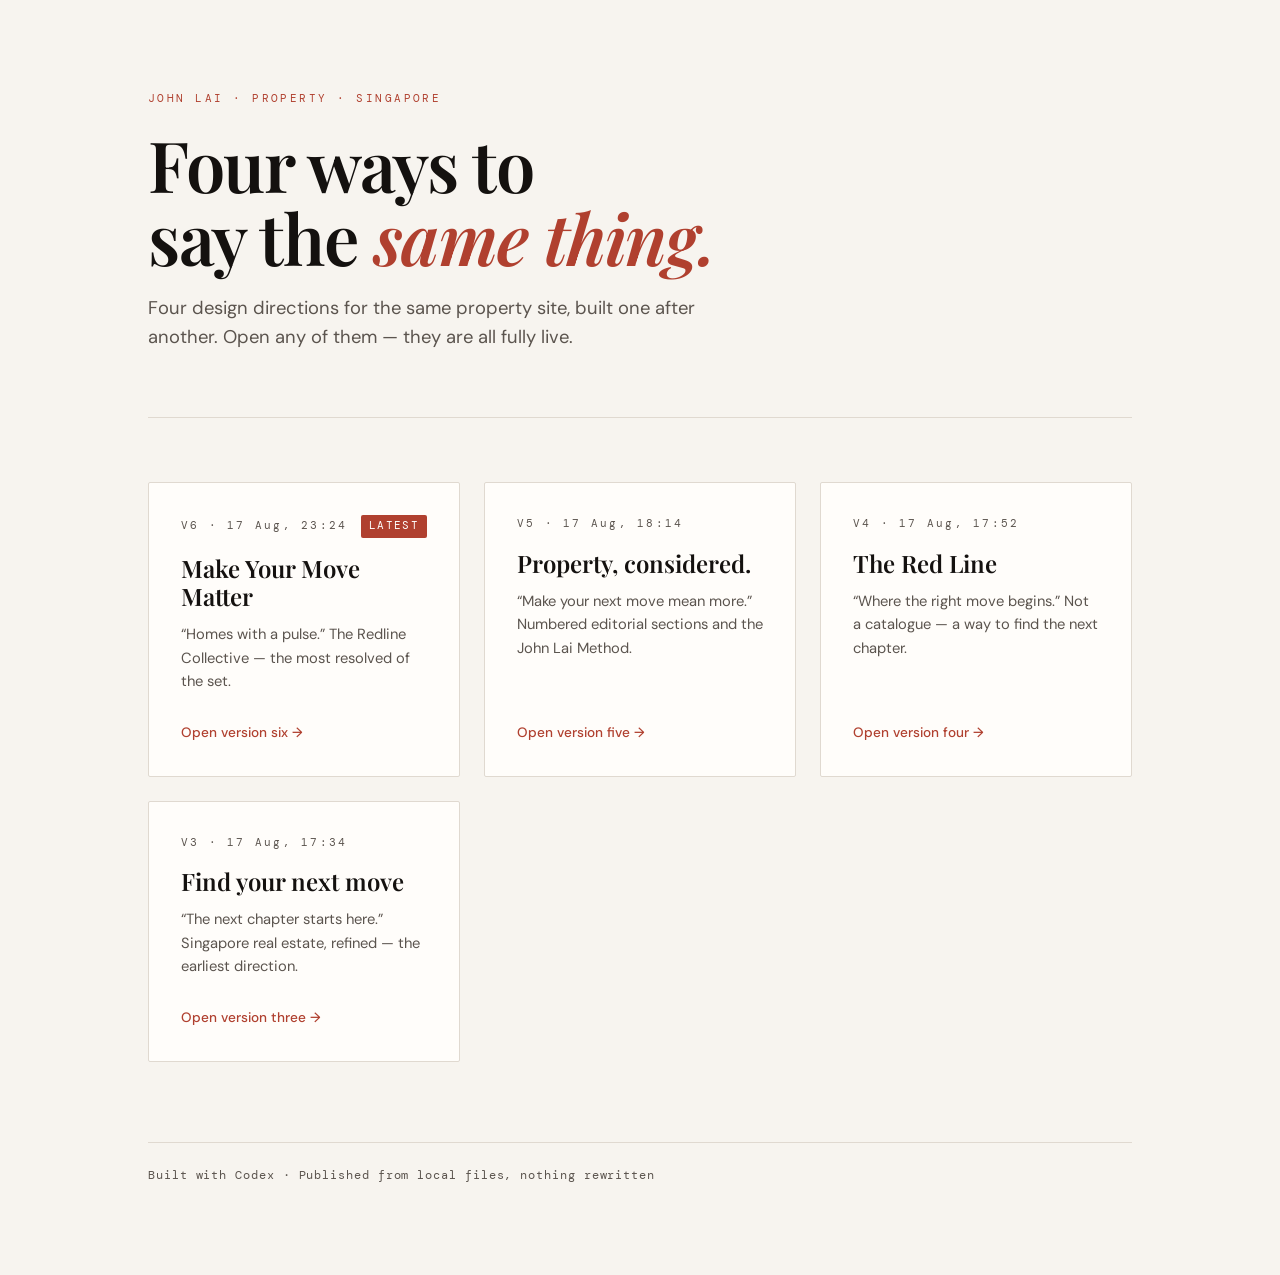
==== index.html @ a06d37da "Publish four John Lai property site directions (v3-v6) Four design directions generated with Codex o" ====
<!doctype html>
<html lang="en">
<head>
<meta charset="utf-8" />
<meta name="viewport" content="width=device-width, initial-scale=1" />
<title>John Lai Property — Four Directions</title>
<meta name="description" content="Four design directions for the John Lai property site." />
<link rel="preconnect" href="https://fonts.googleapis.com" />
<link rel="preconnect" href="https://fonts.gstatic.com" crossorigin />
<link href="https://fonts.googleapis.com/css2?family=DM+Mono:wght@400;500&family=DM+Sans:opsz,wght@9..40,400;9..40,500;9..40,700&family=Playfair+Display:ital,wght@0,600;0,700;1,600&display=swap" rel="stylesheet" />
<style>
  *,*::before,*::after{box-sizing:border-box}
  :root{
    --ink:#14110f; --ink-soft:#5b544e; --paper:#f7f4ef; --line:#e0d9d0;
    --card:#fffdfa; --accent:#b0402f;
  }
  html{-webkit-text-size-adjust:100%}
  body{
    margin:0; background:var(--paper); color:var(--ink);
    font-family:"DM Sans",system-ui,-apple-system,sans-serif;
    line-height:1.6; -webkit-font-smoothing:antialiased;
  }
  .wrap{max-width:1080px;margin:0 auto;padding:clamp(2.5rem,7vw,6rem) clamp(1.25rem,5vw,3rem)}
  .eyebrow{
    font-family:"DM Mono",ui-monospace,monospace; font-size:.7rem; letter-spacing:.22em;
    text-transform:uppercase; color:var(--accent); margin:0 0 1.25rem;
  }
  h1{
    font-family:"Playfair Display",Georgia,serif; font-weight:600;
    font-size:clamp(2.4rem,7vw,4.4rem); line-height:1.04; letter-spacing:-.02em; margin:0 0 1.25rem;
  }
  h1 em{font-style:italic; color:var(--accent)}
  .lede{font-size:clamp(1rem,2.2vw,1.15rem); color:var(--ink-soft); max-width:46ch; margin:0}
  .rule{height:1px;background:var(--line);margin:clamp(2.5rem,6vw,4rem) 0}
  .grid{display:grid;grid-template-columns:repeat(auto-fit,minmax(280px,1fr));gap:clamp(1rem,2.5vw,1.5rem)}
  .card{
    display:flex; flex-direction:column; gap:.75rem; position:relative;
    background:var(--card); border:1px solid var(--line); border-radius:2px;
    padding:clamp(1.5rem,3vw,2rem); text-decoration:none; color:inherit;
    transition:transform .25s ease, box-shadow .25s ease, border-color .25s ease;
  }
  .card:hover,.card:focus-visible{
    transform:translateY(-4px); border-color:var(--ink);
    box-shadow:0 14px 40px -18px rgba(20,17,15,.45); outline:none;
  }
  .card:focus-visible{outline:2px solid var(--accent);outline-offset:3px}
  .num{
    font-family:"DM Mono",monospace; font-size:.7rem; letter-spacing:.2em;
    color:var(--ink-soft); display:flex; justify-content:space-between; align-items:center;
  }
  .latest{background:var(--accent);color:#fff;padding:.15rem .5rem;border-radius:2px;letter-spacing:.12em}
  .card h2{font-family:"Playfair Display",Georgia,serif;font-weight:600;font-size:1.5rem;line-height:1.2;margin:.25rem 0 0}
  .card p{margin:0;color:var(--ink-soft);font-size:.92rem}
  .go{margin-top:auto;padding-top:1rem;font-size:.85rem;font-weight:500;color:var(--accent)}
  footer{
    margin-top:clamp(3rem,7vw,5rem); padding-top:1.5rem; border-top:1px solid var(--line);
    font-family:"DM Mono",monospace; font-size:.72rem; letter-spacing:.08em; color:var(--ink-soft);
  }
  @media (prefers-color-scheme:dark){
    :root{--ink:#f2ede6;--ink-soft:#a49b91;--paper:#141210;--line:#2e2925;--card:#1c1917;--accent:#e0705a}
  }
</style>
</head>
<body>
  <main class="wrap">
    <p class="eyebrow">John Lai · Property · Singapore</p>
    <h1>Four ways to<br />say the <em>same thing.</em></h1>
    <p class="lede">Four design directions for the same property site, built one after another. Open any of them — they are all fully live.</p>

    <div class="rule"></div>

    <div class="grid">
      <a class="card" href="v6/">
        <span class="num"><span>V6 · 17 Aug, 23:24</span><span class="latest">LATEST</span></span>
        <h2>Make Your Move Matter</h2>
        <p>“Homes with a pulse.” The Redline Collective — the most resolved of the set.</p>
        <span class="go">Open version six →</span>
      </a>
      <a class="card" href="v5/">
        <span class="num"><span>V5 · 17 Aug, 18:14</span></span>
        <h2>Property, considered.</h2>
        <p>“Make your next move mean more.” Numbered editorial sections and the John Lai Method.</p>
        <span class="go">Open version five →</span>
      </a>
      <a class="card" href="v4/">
        <span class="num"><span>V4 · 17 Aug, 17:52</span></span>
        <h2>The Red Line</h2>
        <p>“Where the right move begins.” Not a catalogue — a way to find the next chapter.</p>
        <span class="go">Open version four →</span>
      </a>
      <a class="card" href="v3/">
        <span class="num"><span>V3 · 17 Aug, 17:34</span></span>
        <h2>Find your next move</h2>
        <p>“The next chapter starts here.” Singapore real estate, refined — the earliest direction.</p>
        <span class="go">Open version three →</span>
      </a>
    </div>

    <footer>Built with Codex · Published from local files, nothing rewritten</footer>
  </main>
</body>
</html>
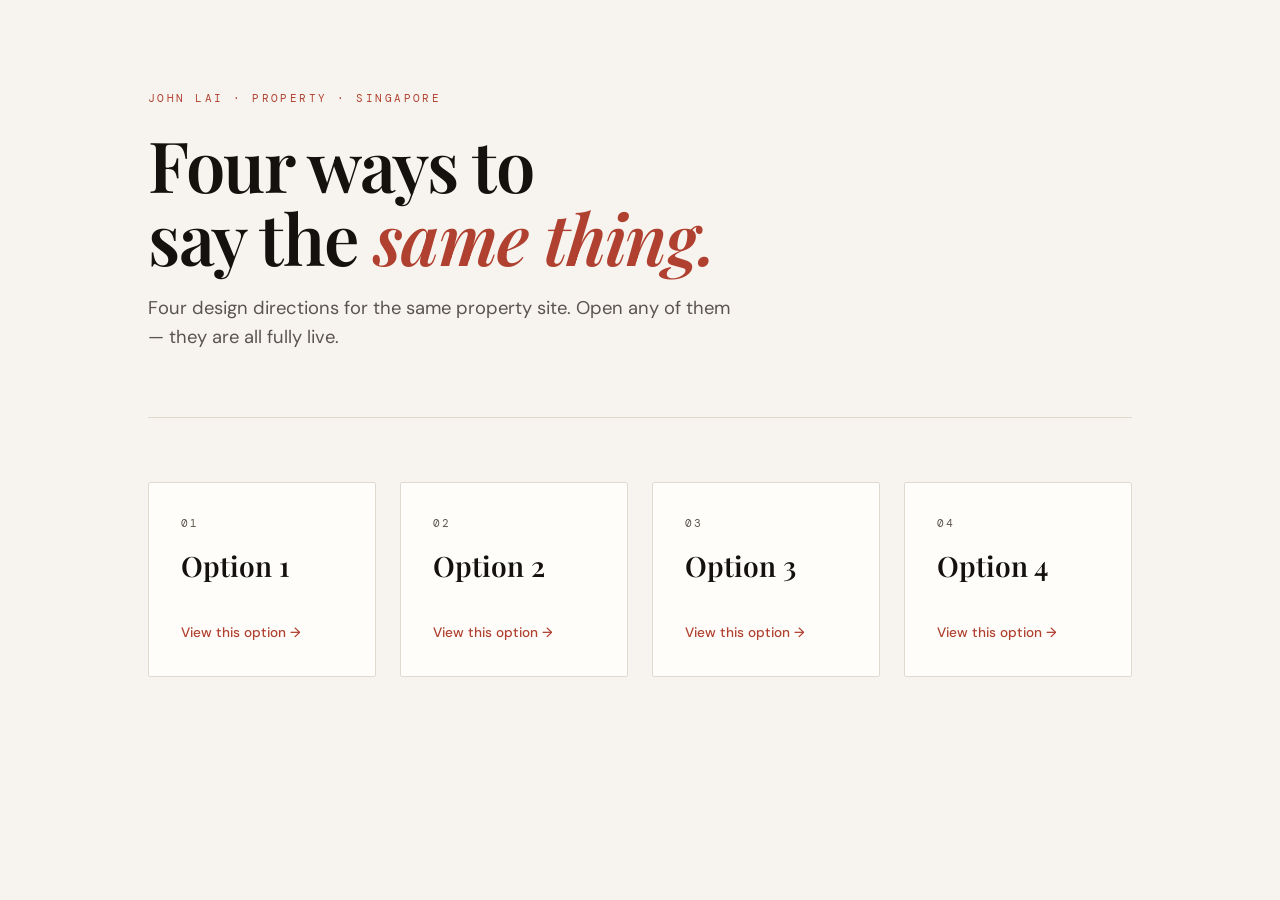
==== commit 05c77c08: "Label landing page choices as Option 1-4 Drop the timestamps, version names and LATEST badge so the " ====
--- a/index.html
+++ b/index.html
@@ -32,7 +32,7 @@
   h1 em{font-style:italic; color:var(--accent)}
   .lede{font-size:clamp(1rem,2.2vw,1.15rem); color:var(--ink-soft); max-width:46ch; margin:0}
   .rule{height:1px;background:var(--line);margin:clamp(2.5rem,6vw,4rem) 0}
-  .grid{display:grid;grid-template-columns:repeat(auto-fit,minmax(280px,1fr));gap:clamp(1rem,2.5vw,1.5rem)}
+  .grid{display:grid;grid-template-columns:repeat(auto-fit,minmax(210px,1fr));gap:clamp(1rem,2.5vw,1.5rem)}
   .card{
     display:flex; flex-direction:column; gap:.75rem; position:relative;
     background:var(--card); border:1px solid var(--line); border-radius:2px;
@@ -45,13 +45,10 @@
   }
   .card:focus-visible{outline:2px solid var(--accent);outline-offset:3px}
   .num{
-    font-family:"DM Mono",monospace; font-size:.7rem; letter-spacing:.2em;
-    color:var(--ink-soft); display:flex; justify-content:space-between; align-items:center;
+    font-family:"DM Mono",monospace; font-size:.7rem; letter-spacing:.2em; color:var(--ink-soft);
   }
-  .latest{background:var(--accent);color:#fff;padding:.15rem .5rem;border-radius:2px;letter-spacing:.12em}
-  .card h2{font-family:"Playfair Display",Georgia,serif;font-weight:600;font-size:1.5rem;line-height:1.2;margin:.25rem 0 0}
-  .card p{margin:0;color:var(--ink-soft);font-size:.92rem}
-  .go{margin-top:auto;padding-top:1rem;font-size:.85rem;font-weight:500;color:var(--accent)}
+  .card h2{font-family:"Playfair Display",Georgia,serif;font-weight:600;font-size:1.75rem;line-height:1.2;margin:.25rem 0 0}
+  .go{margin-top:auto;padding-top:1.75rem;font-size:.85rem;font-weight:500;color:var(--accent)}
   footer{
     margin-top:clamp(3rem,7vw,5rem); padding-top:1.5rem; border-top:1px solid var(--line);
     font-family:"DM Mono",monospace; font-size:.72rem; letter-spacing:.08em; color:var(--ink-soft);
@@ -65,38 +62,33 @@
   <main class="wrap">
     <p class="eyebrow">John Lai · Property · Singapore</p>
     <h1>Four ways to<br />say the <em>same thing.</em></h1>
-    <p class="lede">Four design directions for the same property site, built one after another. Open any of them — they are all fully live.</p>
+    <p class="lede">Four design directions for the same property site. Open any of them — they are all fully live.</p>
 
     <div class="rule"></div>
 
     <div class="grid">
       <a class="card" href="v6/">
-        <span class="num"><span>V6 · 17 Aug, 23:24</span><span class="latest">LATEST</span></span>
-        <h2>Make Your Move Matter</h2>
-        <p>“Homes with a pulse.” The Redline Collective — the most resolved of the set.</p>
-        <span class="go">Open version six →</span>
+        <span class="num">01</span>
+        <h2>Option 1</h2>
+        <span class="go">View this option &rarr;</span>
       </a>
       <a class="card" href="v5/">
-        <span class="num"><span>V5 · 17 Aug, 18:14</span></span>
-        <h2>Property, considered.</h2>
-        <p>“Make your next move mean more.” Numbered editorial sections and the John Lai Method.</p>
-        <span class="go">Open version five →</span>
+        <span class="num">02</span>
+        <h2>Option 2</h2>
+        <span class="go">View this option &rarr;</span>
       </a>
       <a class="card" href="v4/">
-        <span class="num"><span>V4 · 17 Aug, 17:52</span></span>
-        <h2>The Red Line</h2>
-        <p>“Where the right move begins.” Not a catalogue — a way to find the next chapter.</p>
-        <span class="go">Open version four →</span>
+        <span class="num">03</span>
+        <h2>Option 3</h2>
+        <span class="go">View this option &rarr;</span>
       </a>
       <a class="card" href="v3/">
-        <span class="num"><span>V3 · 17 Aug, 17:34</span></span>
-        <h2>Find your next move</h2>
-        <p>“The next chapter starts here.” Singapore real estate, refined — the earliest direction.</p>
-        <span class="go">Open version three →</span>
+        <span class="num">04</span>
+        <h2>Option 4</h2>
+        <span class="go">View this option &rarr;</span>
       </a>
     </div>
 
-    <footer>Built with Codex · Published from local files, nothing rewritten</footer>
   </main>
 </body>
 </html>
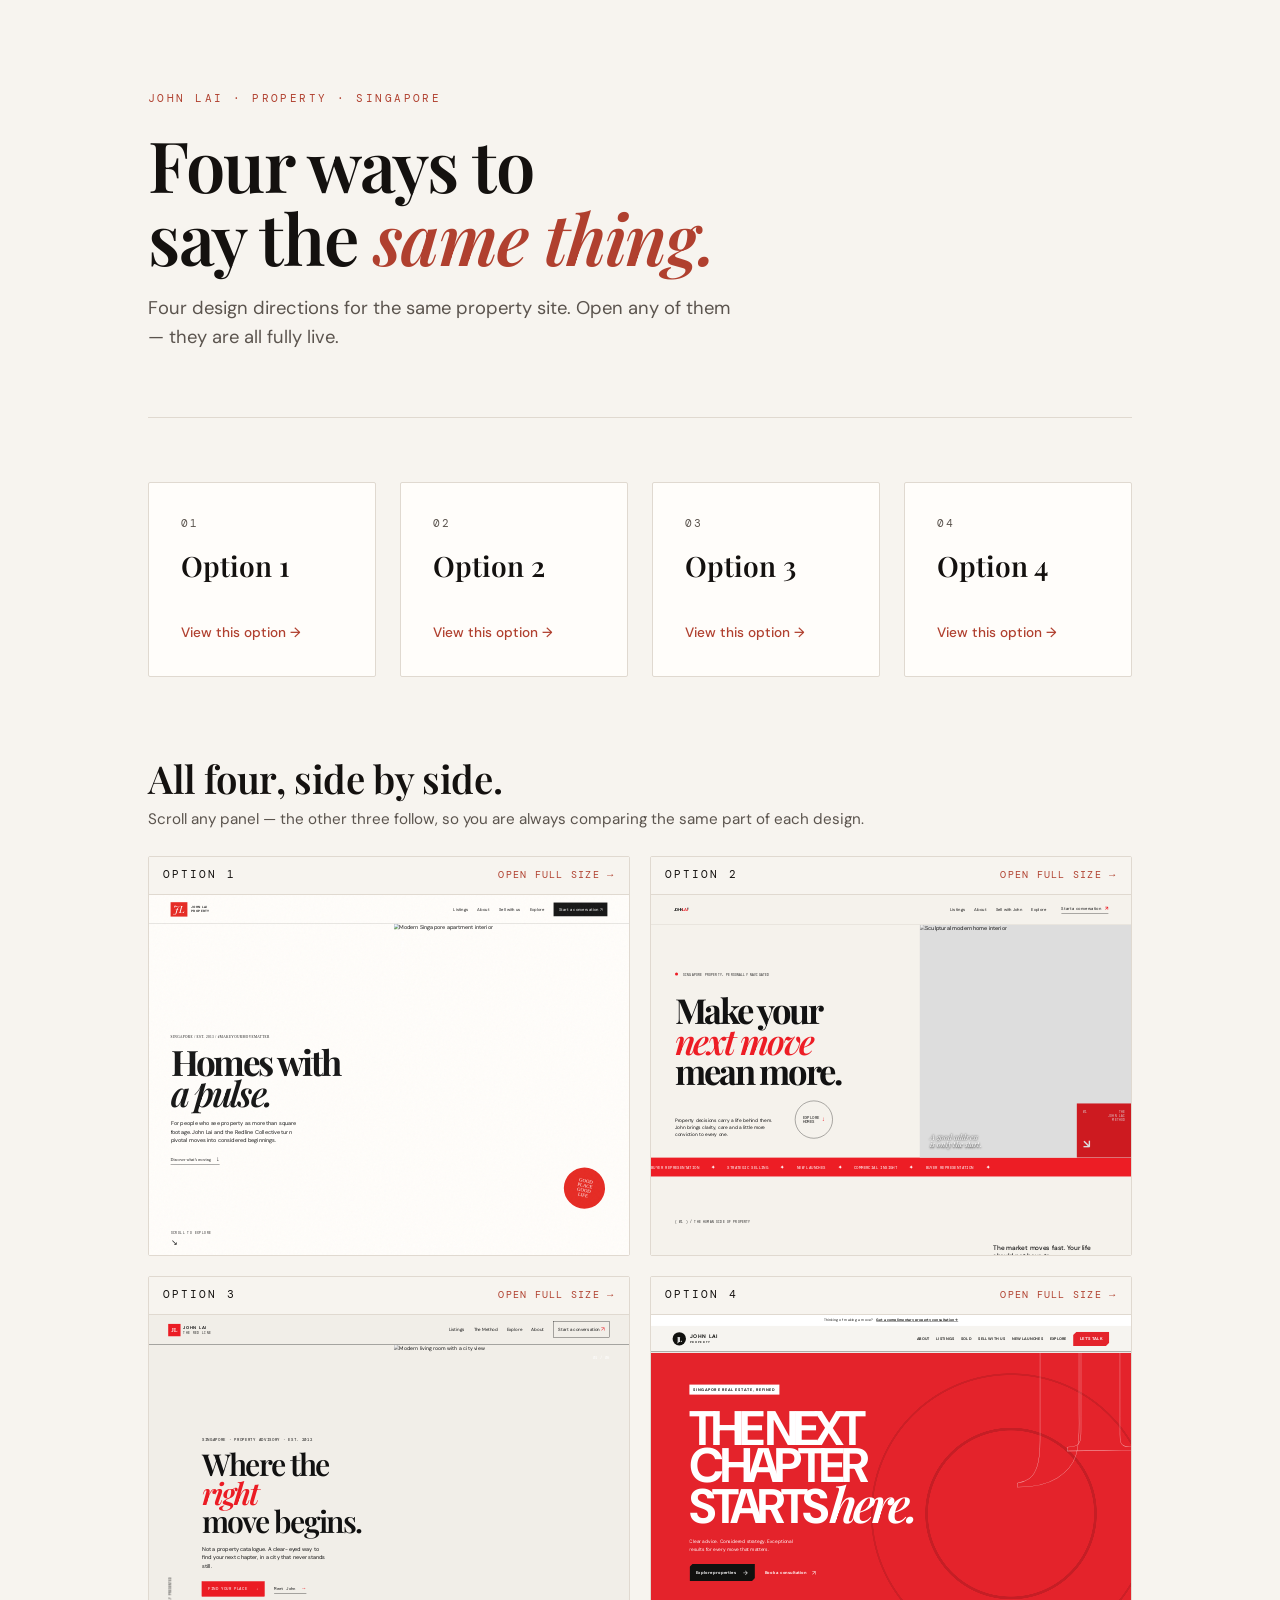
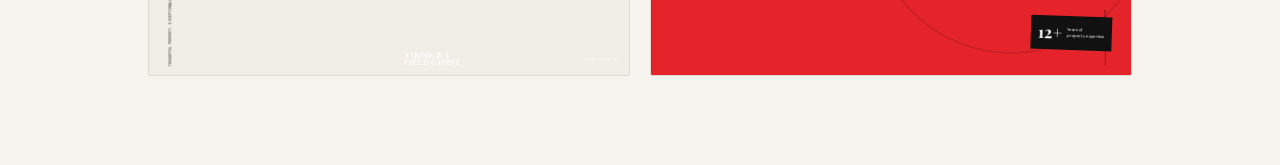
==== commit 61bfcef1: "Add 2x2 live preview grid with synced scrolling All four directions render at once below the option " ====
--- a/index.html
+++ b/index.html
@@ -53,6 +53,38 @@
     margin-top:clamp(3rem,7vw,5rem); padding-top:1.5rem; border-top:1px solid var(--line);
     font-family:"DM Mono",monospace; font-size:.72rem; letter-spacing:.08em; color:var(--ink-soft);
   }
+
+  /* ---- 2x2 live preview grid ---- */
+  .preview-head{margin:clamp(3rem,7vw,5rem) 0 1.5rem}
+  .preview-head h2{
+    font-family:"Playfair Display",Georgia,serif; font-weight:600;
+    font-size:clamp(1.6rem,4vw,2.4rem); line-height:1.1; margin:0 0 .5rem; letter-spacing:-.01em;
+  }
+  .preview-head p{margin:0;color:var(--ink-soft);font-size:.95rem}
+  .quads{display:grid;grid-template-columns:1fr 1fr;gap:clamp(.75rem,2vw,1.25rem)}
+  .quad{
+    display:flex; flex-direction:column; background:var(--card);
+    border:1px solid var(--line); border-radius:2px; overflow:hidden;
+  }
+  .quad-bar{
+    display:flex; justify-content:space-between; align-items:center; gap:1rem;
+    padding:.6rem .9rem; border-bottom:1px solid var(--line); background:var(--paper);
+  }
+  .quad-bar span{
+    font-family:"DM Mono",monospace; font-size:.7rem; letter-spacing:.18em;
+    text-transform:uppercase; color:var(--ink);
+  }
+  .quad-bar a{
+    font-family:"DM Mono",monospace; font-size:.65rem; letter-spacing:.12em;
+    text-transform:uppercase; color:var(--accent); text-decoration:none; white-space:nowrap;
+  }
+  .quad-bar a:hover,.quad-bar a:focus-visible{text-decoration:underline}
+  .stage{position:relative; overflow:hidden; height:clamp(260px,40vh,460px); background:var(--card)}
+  .stage iframe{position:absolute;top:0;left:0;border:0;transform-origin:0 0;display:block}
+  @media (max-width:680px){
+    .quads{grid-template-columns:1fr}
+    .stage{height:clamp(300px,55vh,420px)}
+  }
   @media (prefers-color-scheme:dark){
     :root{--ink:#f2ede6;--ink-soft:#a49b91;--paper:#141210;--line:#2e2925;--card:#1c1917;--accent:#e0705a}
   }
@@ -89,6 +121,70 @@
       </a>
     </div>
 
+
+    <section class="preview-head">
+      <h2>All four, side by side.</h2>
+      <p>Scroll any panel &mdash; the other three follow, so you are always comparing the same part of each design.</p>
+    </section>
+
+    <div class="quads">
+      <div class="quad"><div class="quad-bar"><span>Option 1</span><a href="v6/">Open full size &rarr;</a></div>
+        <div class="stage"><iframe data-sync src="v6/" title="Option 1" loading="lazy"></iframe></div></div>
+      <div class="quad"><div class="quad-bar"><span>Option 2</span><a href="v5/">Open full size &rarr;</a></div>
+        <div class="stage"><iframe data-sync src="v5/" title="Option 2" loading="lazy"></iframe></div></div>
+      <div class="quad"><div class="quad-bar"><span>Option 3</span><a href="v4/">Open full size &rarr;</a></div>
+        <div class="stage"><iframe data-sync src="v4/" title="Option 3" loading="lazy"></iframe></div></div>
+      <div class="quad"><div class="quad-bar"><span>Option 4</span><a href="v3/">Open full size &rarr;</a></div>
+        <div class="stage"><iframe data-sync src="v3/" title="Option 4" loading="lazy"></iframe></div></div>
+    </div>
   </main>
+
+<script>
+(function () {
+  var VW = 1400;                                   // width each site is rendered at
+  var frames = Array.prototype.slice.call(document.querySelectorAll('iframe[data-sync]'));
+
+  function fit(f) {
+    var stage = f.parentNode;
+    var s = stage.clientWidth / VW;
+    f.style.width = VW + 'px';
+    f.style.height = (stage.clientHeight / s) + 'px';
+    f.style.transform = 'scale(' + s + ')';
+  }
+  function fitAll() { frames.forEach(fit); }
+
+  function maxScroll(w) {
+    var d = w.document.documentElement;
+    return Math.max(0, d.scrollHeight - w.innerHeight);
+  }
+
+  var locked = false;
+  function wire(f) {
+    var w;
+    try { w = f.contentWindow; w.document; } catch (e) { return; }   // cross-origin guard
+    w.addEventListener('scroll', function () {
+      if (locked) return;
+      locked = true;
+      var max = maxScroll(w);
+      var frac = max > 0 ? w.scrollY / max : 0;
+      frames.forEach(function (o) {
+        if (o === f) return;
+        try {
+          var ow = o.contentWindow;
+          if (!ow || !ow.document.body) return;
+          ow.scrollTo(0, frac * maxScroll(ow));
+        } catch (e) {}
+      });
+      requestAnimationFrame(function () { locked = false; });
+    }, { passive: true });
+  }
+
+  frames.forEach(function (f) {
+    f.addEventListener('load', function () { fit(f); wire(f); });
+  });
+  window.addEventListener('resize', fitAll);
+  fitAll();
+})();
+</script>
 </body>
 </html>
